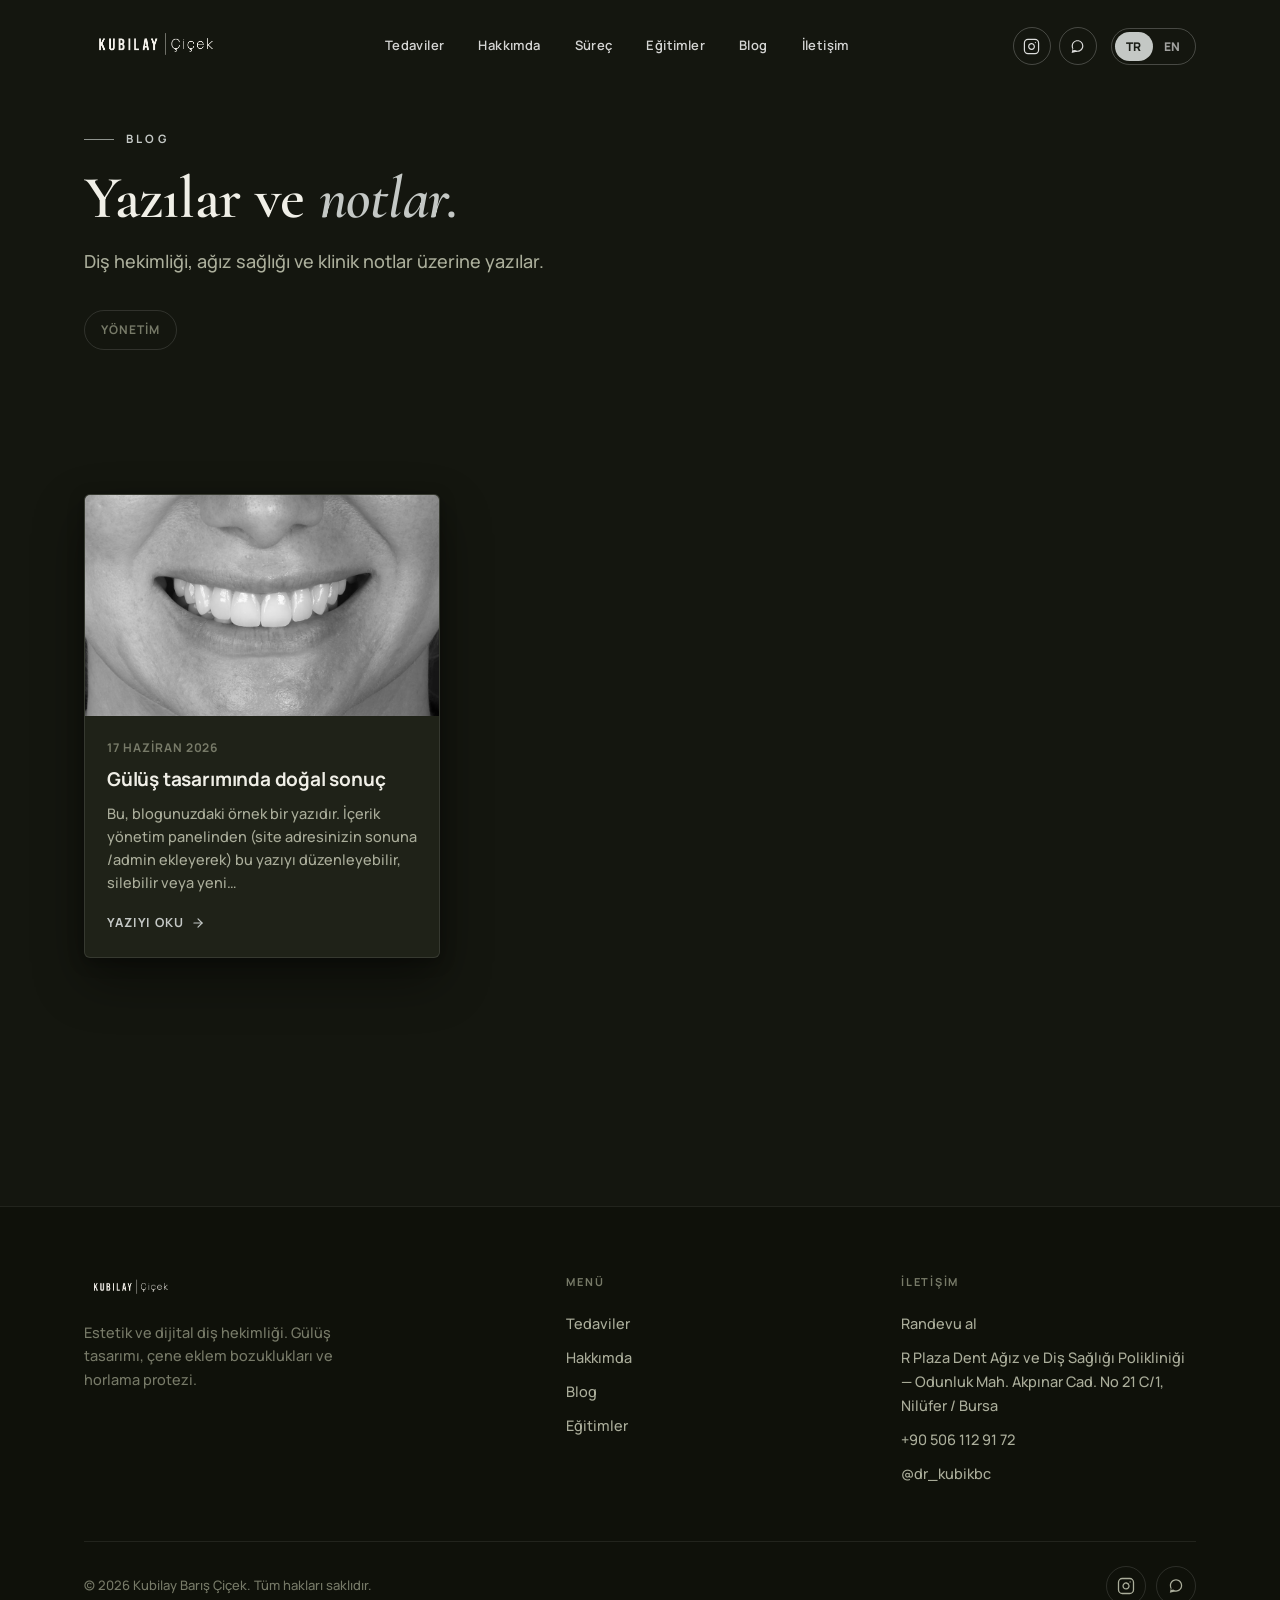
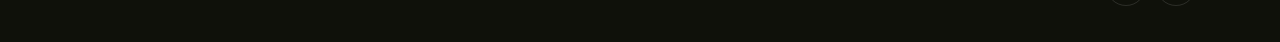
==== blog.html @ 061126c7 "Add files via upload" ====
<!DOCTYPE html>
<html lang="tr">
<head>
<meta charset="UTF-8" />
<meta name="viewport" content="width=device-width, initial-scale=1.0" />
<title>Blog — Kubilay Barış Çiçek</title>
<meta name="description" content="Kubilay Barış Çiçek — diş hekimliği, ağız sağlığı ve klinik notlar üzerine yazılar." />
<link rel="stylesheet" href="styles.css" />
<style>
/* ---- blog-specific ---- */
.blog-head { padding-top: 120px; }
.blog-head .wrap { padding-bottom: 8px; }
.blog-head .kicker { margin-bottom: 18px; }
.blog-head h1 { font-size: clamp(34px, 5vw, 60px); }
.blog-head p { color: var(--fg-2); font-size: 18px; margin-top: 18px; max-width: 52ch; line-height: 1.6; }
.blog-toolbar { display: flex; align-items: center; justify-content: space-between; gap: 16px; margin-top: 34px; flex-wrap: wrap; }
.blog-toolbar .left { display: flex; align-items: center; gap: 14px; flex-wrap: wrap; }
.admin-toggle { background: none; border: 1px solid var(--line); color: var(--fg-3); font-size: 12px; font-weight: 700; letter-spacing: .08em; text-transform: uppercase; padding: 9px 16px; border-radius: var(--radius-pill); transition: all .2s var(--ease); }
.admin-toggle:hover { color: var(--fg-1); border-color: var(--accent); }
body.admin .admin-toggle { background: var(--accent); color: var(--on-accent); border-color: var(--accent); }
.btn-new { display: none; }
body.admin .btn-new { display: inline-flex; }

.blog-grid { display: grid; grid-template-columns: repeat(3, 1fr); gap: 22px; margin-top: 8px; padding-bottom: clamp(60px,10vw,120px); }
@media (max-width: 900px) { .blog-grid { grid-template-columns: repeat(2,1fr); } }
@media (max-width: 600px) { .blog-grid { grid-template-columns: 1fr; } }

.bpost { display: flex; flex-direction: column; background: var(--surface); border: 1px solid var(--border-soft); border-radius: var(--radius); overflow: hidden; box-shadow: var(--shadow); cursor: pointer; transition: transform .22s var(--ease), border-color .22s var(--ease); }
.bpost:hover { transform: translateY(-5px); border-color: var(--line); }
.bpost-media { aspect-ratio: 16/10; background: var(--surface-2); position: relative; overflow: hidden; }
.bpost-media img { width: 100%; height: 100%; object-fit: cover; filter: grayscale(1); transition: filter .5s var(--ease), transform 1.2s var(--ease); }
.bpost:hover .bpost-media img { filter: none; transform: scale(1.04); }
.bpost-media.noimg { display: grid; place-items: center; }
.bpost-media.noimg::after { content: ""; width: 40px; height: 40px; border-radius: 50%; border: 1px solid var(--line); background: radial-gradient(circle at 50% 40%, var(--accent-soft), transparent 70%); }
.bpost-body { padding: 22px 22px 24px; display: flex; flex-direction: column; flex: 1; }
.bpost-date { font-size: 12px; letter-spacing: .08em; text-transform: uppercase; color: var(--fg-3); font-weight: 700; }
.bpost h3 { font-family: var(--body-font); font-weight: 700; font-size: 19px; letter-spacing: -.01em; line-height: 1.25; margin: 10px 0 0; color: var(--fg-1); }
.bpost p { color: var(--fg-2); font-size: 14.5px; line-height: 1.6; margin-top: 10px; flex: 1; }
.bpost-foot { display: flex; align-items: center; justify-content: space-between; margin-top: 18px; }
.bpost .read { display: inline-flex; align-items: center; gap: 7px; color: var(--accent); font-size: 12.5px; font-weight: 700; letter-spacing: .08em; text-transform: uppercase; }
.bpost .read svg { width: 14px; height: 14px; transition: transform .2s var(--ease); }
.bpost:hover .read svg { transform: translateX(4px); }
.bpost-actions { display: none; gap: 8px; }
body.admin .bpost-actions { display: flex; }
.bpost-actions button { background: var(--bg-2); border: 1px solid var(--line); color: var(--fg-2); font-size: 12px; font-weight: 700; padding: 7px 12px; border-radius: 8px; transition: all .2s var(--ease); }
.bpost-actions .edit:hover { color: var(--accent); border-color: var(--accent); }
.bpost-actions .del:hover { color: #e57373; border-color: #e57373; }

.empty { text-align: center; padding: 70px 20px; border: 1px dashed var(--line); border-radius: var(--radius); margin-bottom: 60px; }
.empty h3 { font-family: var(--head-font); font-weight: 600; font-size: 26px; color: var(--fg-1); }
.empty p { color: var(--fg-3); margin-top: 10px; }

/* overlays */
.overlay { position: fixed; inset: 0; z-index: 80; background: rgba(8,10,6,.72); backdrop-filter: blur(6px); display: none; align-items: flex-start; justify-content: center; padding: clamp(16px,4vw,56px); overflow-y: auto; }
.overlay.open { display: flex; }
.sheet { width: 100%; max-width: 720px; background: var(--surface); border: 1px solid var(--line); border-radius: var(--radius); box-shadow: var(--shadow); padding: clamp(24px,4vw,44px); margin: auto; }
.sheet-head { display: flex; align-items: center; justify-content: space-between; gap: 16px; margin-bottom: 22px; }
.sheet-head h2 { font-family: var(--head-font); font-weight: 600; font-size: 28px; }
.sheet-close { background: none; border: 1px solid var(--line); color: var(--fg-2); width: 40px; height: 40px; border-radius: 50%; display: grid; place-items: center; flex: none; transition: all .2s var(--ease); }
.sheet-close:hover { color: var(--fg-1); border-color: var(--accent); }
.sheet-close svg { width: 18px; height: 18px; }
.imgpick { display: flex; align-items: center; gap: 14px; }
.imgpick .preview { width: 84px; height: 64px; border-radius: 8px; background: var(--bg-2); border: 1px solid var(--line); object-fit: cover; display: none; }
.imgpick .preview.show { display: block; }
.imgpick label.filebtn { display: inline-flex; align-items: center; gap: 8px; background: var(--bg-2); border: 1px solid var(--line); color: var(--fg-1); font-size: 13px; font-weight: 700; padding: 11px 16px; border-radius: var(--radius-pill); cursor: pointer; transition: all .2s var(--ease); }
.imgpick label.filebtn:hover { border-color: var(--accent); color: var(--accent); }
.imgpick input[type=file] { display: none; }
.imgpick .clearimg { background: none; border: none; color: var(--fg-3); font-size: 13px; text-decoration: underline; cursor: pointer; display: none; }
.imgpick .clearimg.show { display: inline; }
.sheet-actions { display: flex; gap: 12px; margin-top: 8px; }
.sheet-actions .btn { flex: none; }

/* reader */
.reader-sheet { max-width: 760px; }
.reader-cover { border-radius: var(--radius); overflow: hidden; aspect-ratio: 16/9; margin-bottom: 28px; border: 1px solid var(--line); }
.reader-cover img { width: 100%; height: 100%; object-fit: cover; }
.reader-date { font-size: 12.5px; letter-spacing: .1em; text-transform: uppercase; color: var(--accent); font-weight: 700; }
.reader-sheet h1 { font-family: var(--head-font); font-weight: 600; font-size: clamp(28px,4vw,44px); line-height: 1.1; margin: 14px 0 26px; }
.reader-body p { color: var(--fg-1); font-size: 17px; line-height: 1.75; margin-bottom: 18px; }
.reader-back { margin-top: 30px; }
/* reader photo gallery */
.reader-gallery { margin-top: 30px; display: grid; grid-template-columns: repeat(2, 1fr); gap: 12px; }
.reader-gallery .rg-item { border-radius: var(--radius); overflow: hidden; aspect-ratio: 4/3; background: var(--surface-2); border: 1px solid var(--line); }
.reader-gallery .rg-item img { width: 100%; height: 100%; object-fit: cover; transition: transform 1s var(--ease); }
.reader-gallery .rg-item:hover img { transform: scale(1.04); }
@media (max-width: 540px) { .reader-gallery { grid-template-columns: 1fr; } }
</style>
</head>
<body id="top">

<!-- ============ NAV ============ -->
<header class="nav">
  <div class="wrap nav-inner">
    <a class="nav-logo" href="index.html#top" aria-label="Kubilay Çiçek"><img src="assets/logo-white.png" alt="Kubilay Çiçek" /></a>
    <nav class="nav-links">
      <a href="index.html#tedaviler" data-i18n="nav.treatments">Tedaviler</a>
      <a href="index.html#hakkimda" data-i18n="nav.about">Hakkımda</a>
      <a href="index.html#surec" data-i18n="nav.journey">Süreç</a>
      <a href="index.html#egitimler" data-i18n="nav.courses">Eğitimler</a>
      <a href="blog.html" class="active" data-i18n="nav.blog">Blog</a>
      <a href="index.html#iletisim" data-i18n="nav.contact">İletişim</a>
    </nav>
    <div class="nav-right">
      <div class="nav-social">
        <a data-ig href="#" target="_blank" rel="noopener" aria-label="Instagram"><svg viewBox="0 0 24 24" fill="none" stroke="currentColor" stroke-width="1.7" stroke-linecap="round" stroke-linejoin="round"><rect width="20" height="20" x="2" y="2" rx="5" ry="5"/><path d="M16 11.37A4 4 0 1 1 12.63 8 4 4 0 0 1 16 11.37z"/><line x1="17.5" x2="17.51" y1="6.5" y2="6.5"/></svg></a>
        <a data-wa="appointment" target="_blank" rel="noopener" aria-label="WhatsApp"><svg class="wa-ic" viewBox="0 0 32 32" fill="currentColor"><path d="M16.04 4C9.96 4 5 8.93 5 15c0 2.13.62 4.11 1.69 5.79L5 28l7.4-1.65A11.1 11.1 0 0 0 16.04 26C22.12 26 27 21.07 27 15S22.12 4 16.04 4zm0 19.8c-1.6 0-3.16-.43-4.52-1.25l-.32-.19-3.9.87.83-3.8-.21-.33A8.74 8.74 0 0 1 7.3 15c0-4.83 3.92-8.76 8.74-8.76 4.82 0 8.74 3.93 8.74 8.76 0 4.83-3.92 8.8-8.74 8.8z"/></svg></a>
      </div>
      <div class="lang" role="group" aria-label="Language">
        <button data-lang="tr" class="active">TR</button>
        <button data-lang="en">EN</button>
      </div>
      <button id="menu-toggle" class="nav-toggle" aria-label="Menu"><svg viewBox="0 0 24 24" width="26" height="26" fill="none" stroke="currentColor" stroke-width="1.8" stroke-linecap="round"><path d="M3 6h18M3 12h18M3 18h18"/></svg></button>
    </div>
  </div>
  <div id="mobile-menu" class="mobile-menu" hidden>
    <a href="index.html#tedaviler" data-i18n="nav.treatments">Tedaviler</a>
    <a href="index.html#hakkimda" data-i18n="nav.about">Hakkımda</a>
    <a href="index.html#surec" data-i18n="nav.journey">Süreç</a>
    <a href="index.html#egitimler" data-i18n="nav.courses">Eğitimler</a>
    <a href="blog.html" data-i18n="nav.blog">Blog</a>
    <a href="index.html#iletisim" data-i18n="nav.contact">İletişim</a>
  </div>
</header>

<!-- ============ BLOG HEAD ============ -->
<section class="section blog-head">
  <div class="wrap">
    <div class="kicker line" data-i18n="blog.eyebrow">Blog</div>
    <h1 class="serif" data-i18n-html="blog.title">Yazılar ve <em>notlar.</em></h1>
    <p data-i18n="blog.sub">Diş hekimliği, ağız sağlığı ve klinik notlar üzerine yazılar.</p>
    <div class="blog-toolbar">
      <div class="left">
        <a class="admin-toggle" href="admin/" data-i18n="blog.manage">Yönetim</a>
      </div>
    </div>
  </div>
</section>

<!-- ============ POSTS ============ -->
<section class="section" style="padding-top:0;">
  <div class="wrap">
    <div class="blog-grid" id="posts"></div>
    <div class="empty" id="empty" hidden>
      <h3 data-i18n="blog.empty">Henüz yazı eklenmedi.</h3>
      <p data-i18n="blog.empty.sub">İlk yazınızı eklemek için "Yeni Yazı" düğmesini kullanın.</p>
    </div>
  </div>
</section>

<!-- ============ FOOTER ============ -->
<footer class="footer">
  <div class="wrap">
    <div class="footer-top">
      <div class="footer-brand">
        <img src="assets/logo-white.png" alt="Kubilay Çiçek" />
        <p data-i18n="footer.tagline">Estetik ve dijital diş hekimliği. Gülüş tasarımı, çene eklem bozuklukları ve horlama protezi.</p>
      </div>
      <div class="footer-col">
        <h5 data-i18n="footer.menu">Menü</h5>
        <a href="index.html#tedaviler" data-i18n="nav.treatments">Tedaviler</a>
        <a href="index.html#hakkimda" data-i18n="nav.about">Hakkımda</a>
        <a href="blog.html" data-i18n="nav.blog">Blog</a>
        <a href="index.html#egitimler" data-i18n="nav.courses">Eğitimler</a>
      </div>
      <div class="footer-col">
        <h5 data-i18n="footer.contact">İletişim</h5>
        <a data-wa="appointment" target="_blank" rel="noopener" data-i18n="footer.book">Randevu al</a>
        <a href="index.html#iletisim" data-bind="address">Bursa</a>
        <a data-tel href="tel:" data-bind="phone">+90 506 112 91 72</a>
        <a data-ig href="#" target="_blank" rel="noopener">@dr_kubikbc</a>
      </div>
    </div>
    <div class="footer-bottom">
      <p>© 2026 Kubilay Barış Çiçek. <span data-i18n="footer.rights">Tüm hakları saklıdır.</span></p>
      <div class="footer-social">
        <a data-ig href="#" target="_blank" rel="noopener" aria-label="Instagram"><svg viewBox="0 0 24 24" fill="none" stroke="currentColor" stroke-width="1.7" stroke-linecap="round" stroke-linejoin="round"><rect width="20" height="20" x="2" y="2" rx="5" ry="5"/><path d="M16 11.37A4 4 0 1 1 12.63 8 4 4 0 0 1 16 11.37z"/><line x1="17.5" x2="17.51" y1="6.5" y2="6.5"/></svg></a>
        <a data-wa="appointment" target="_blank" rel="noopener" aria-label="WhatsApp"><svg class="wa-ic" viewBox="0 0 32 32" fill="currentColor"><path d="M16.04 4C9.96 4 5 8.93 5 15c0 2.13.62 4.11 1.69 5.79L5 28l7.4-1.65A11.1 11.1 0 0 0 16.04 26C22.12 26 27 21.07 27 15S22.12 4 16.04 4zm0 19.8c-1.6 0-3.16-.43-4.52-1.25l-.32-.19-3.9.87.83-3.8-.21-.33A8.74 8.74 0 0 1 7.3 15c0-4.83 3.92-8.76 8.74-8.76 4.82 0 8.74 3.93 8.74 8.76 0 4.83-3.92 8.8-8.74 8.8z"/></svg></a>
      </div>
    </div>
  </div>
</footer>

<!-- ============ READER OVERLAY ============ -->
<div class="overlay" id="reader">
  <div class="sheet reader-sheet">
    <div class="sheet-head" style="margin-bottom:18px;">
      <span></span>
      <button class="sheet-close" data-close="reader" aria-label="Kapat"><svg viewBox="0 0 24 24" fill="none" stroke="currentColor" stroke-width="1.8" stroke-linecap="round"><path d="M18 6 6 18M6 6l12 12"/></svg></button>
    </div>
    <div id="reader-body"></div>
    <button class="btn btn-outline reader-back" data-close="reader"><span data-i18n="blog.back">Yazılara dön</span></button>
  </div>
</div>

<script src="i18n.js"></script>
<script src="blog.js"></script>
</body>
</html>
---- styles.css ----
/* ============================================================
   Dt. Kubilay Çiçek — Estetik Diş Hekimliği
   Editorial / clinical. Inspired by the Carrazone layout:
   full-bleed grayscale photography, serif headlines with
   italic green accents, cream + warm-black alternating bands,
   numbered patient journey, green pill buttons. Bilingual.
   ============================================================ */

@import url('https://fonts.googleapis.com/css2?family=Cormorant+Garamond:ital,wght@0,400;0,500;0,600;0,700;1,400;1,500;1,600&family=Manrope:wght@400;500;600;700;800&display=swap');

:root {
  --maxw: 1240px;
  --pad-x: clamp(20px, 5vw, 72px);
  --radius: 6px;
  --radius-pill: 999px;
  --ease: cubic-bezier(0.22, 0.72, 0.2, 1);
  --body-font: 'Manrope', system-ui, sans-serif;
  --head-font: 'Cormorant Garamond', Georgia, serif;

  /* warm-black (default / dark bands) */
  --bg: #14160F;
  --bg-2: #191C13;
  --surface: #1F2218;
  --surface-2: #262A1D;
  --border-soft: rgba(255,255,255,.10);
  --line: rgba(255,255,255,.12);
  --fg-1: #F0EFE7;
  --fg-2: #ABAE9B;
  --fg-3: #777A68;
  --accent: #C4C8C5;      /* light grey */
  --accent-2: #DCDFDC;    /* lighter hover */
  --accent-deep: #6E726F;
  --accent-soft: rgba(196,200,197,.15);
  --on-accent: #1A1D17;
  --shadow: 0 4px 16px rgba(0,0,0,.3), 0 22px 50px rgba(0,0,0,.4);
}

/* cream band */
.band--cream {
  --bg: #F4F1E8;
  --bg-2: #ECE7DA;
  --surface: #FFFFFF;
  --surface-2: #FBF9F2;
  --border-soft: rgba(20,22,15,.10);
  --line: rgba(20,22,15,.14);
  --fg-1: #1B1E14;
  --fg-2: #55584A;
  --fg-3: #868978;
  --accent: #7C817E;      /* mid grey reads on cream */
  --accent-2: #9AA09C;
  --accent-soft: rgba(124,129,126,.12);
  --on-accent: #FFFFFF;
  --shadow: 0 4px 16px rgba(20,22,15,.05), 0 16px 40px rgba(20,22,15,.07);
  background: var(--bg);
  color: var(--fg-1);
}

* { box-sizing: border-box; margin: 0; padding: 0; }
html { scroll-behavior: smooth; -webkit-text-size-adjust: 100%; }
@media (prefers-reduced-motion: reduce) { html { scroll-behavior: auto; } }

body {
  background: var(--bg);
  color: var(--fg-1);
  font-family: var(--body-font);
  font-size: 17px;
  line-height: 1.65;
  font-weight: 500;
  -webkit-font-smoothing: antialiased;
  text-rendering: optimizeLegibility;
  overflow-x: hidden;
}
img { display: block; max-width: 100%; }
a { color: inherit; text-decoration: none; }
button { font-family: inherit; cursor: pointer; }
::selection { background: var(--accent); color: var(--on-accent); }

/* serif display */
.serif { font-family: var(--head-font); font-weight: 600; line-height: 1.04; letter-spacing: -0.005em; }
.serif em { font-style: italic; color: var(--accent); font-weight: 600; }

.wrap { max-width: var(--maxw); margin: 0 auto; padding-inline: var(--pad-x); }
.section { padding-block: clamp(72px, 10vw, 130px); position: relative; }

/* kicker */
.kicker {
  display: inline-flex; align-items: center; gap: 12px;
  font-family: var(--body-font); font-size: 11.5px; font-weight: 700;
  letter-spacing: .28em; text-transform: uppercase; color: var(--accent);
}
.kicker.line::before { content: ""; width: 30px; height: 1px; background: currentColor; opacity: .7; }

/* buttons — green pill */
.btn {
  display: inline-flex; align-items: center; gap: 11px;
  font-weight: 700; font-size: 13px; letter-spacing: .12em; text-transform: uppercase;
  padding: 15px 28px; border-radius: var(--radius-pill);
  border: 1px solid transparent;
  transition: transform .14s var(--ease), background .22s var(--ease), border-color .22s var(--ease), color .22s var(--ease);
  white-space: nowrap;
}
.btn .dot { width: 18px; height: 18px; border-radius: 50%; border: 1.5px solid currentColor; display: grid; place-items: center; flex: none; }
.btn .dot::after { content: ""; width: 5px; height: 5px; border-radius: 50%; background: currentColor; }
.btn svg { width: 17px; height: 17px; }
.btn-primary { background: var(--accent); color: var(--on-accent); }
.btn-primary:hover { background: var(--accent-2); transform: translateY(-2px); }
.btn-primary:active { transform: translateY(0); }
.btn-outline { background: transparent; color: var(--fg-1); border-color: var(--line); }
.btn-outline:hover { border-color: var(--accent); color: var(--accent); }
.btn:focus-visible { outline: 2px solid var(--accent-2); outline-offset: 3px; }
.wa-ic { width: 17px; height: 17px; }

/* photo treatment — the core signature */
.ph { position: relative; overflow: hidden; background: var(--surface); }
.ph img { width: 100%; height: 100%; object-fit: cover; filter: grayscale(1) contrast(1.04) brightness(1.02); transition: filter .6s var(--ease), transform 1.2s var(--ease); }
.ph.tint::after {
  content: ""; position: absolute; inset: 0; pointer-events: none;
  background: linear-gradient(150deg, rgba(40,44,36,.46), rgba(20,22,15,.18) 60%, transparent);
  mix-blend-mode: multiply; opacity: .9; transition: opacity .5s var(--ease);
}
.ph.hoverable:hover img { filter: grayscale(0) contrast(1.02); transform: scale(1.03); }
.ph.hoverable:hover::after { opacity: 0; }

/* ============================================================ NAV */
.nav { position: absolute; top: 0; left: 0; right: 0; z-index: 50; }
.nav-inner { display: flex; align-items: center; justify-content: space-between; height: 92px; gap: 22px; }
.nav-logo img { height: 46px; width: auto; }
.nav-links { display: flex; align-items: center; gap: 34px; }
.nav-links a { font-size: 13px; font-weight: 600; letter-spacing: .03em; color: rgba(255,255,255,.82); position: relative; padding-block: 6px; transition: color .2s var(--ease); }
.nav-links a::after { content: ""; position: absolute; left: 0; bottom: 0; height: 1.5px; width: 0; background: var(--accent); transition: width .22s var(--ease); }
.nav-links a:hover { color: #fff; }
.nav-links a:hover::after { width: 100%; }
.nav-right { display: flex; align-items: center; gap: 14px; }
.nav-social { display: flex; gap: 8px; }
.nav-social a { width: 38px; height: 38px; border-radius: 50%; border: 1px solid rgba(255,255,255,.22); display: grid; place-items: center; color: rgba(255,255,255,.85); transition: all .2s var(--ease); }
.nav-social a:hover { border-color: var(--accent); color: var(--accent); background: rgba(255,255,255,.04); }
.nav-social svg { width: 17px; height: 17px; }

/* language toggle */
.lang { display: inline-flex; align-items: center; border: 1px solid rgba(255,255,255,.22); border-radius: var(--radius-pill); padding: 3px; }
.lang button { border: none; background: transparent; color: rgba(255,255,255,.6); font-size: 12px; font-weight: 800; letter-spacing: .05em; padding: 6px 11px; border-radius: var(--radius-pill); transition: all .2s var(--ease); }
.lang button.active { background: var(--accent); color: var(--on-accent); }
.lang button:not(.active):hover { color: #fff; }

.nav-toggle { display: none; background: none; border: none; color: #fff; padding: 4px; }
.mobile-menu { position: absolute; top: 92px; left: var(--pad-x); right: var(--pad-x); z-index: 49; background: var(--surface-2); border: 1px solid var(--line); border-radius: var(--radius); padding: 10px; box-shadow: var(--shadow); display: grid; gap: 2px; }
.mobile-menu a { padding: 13px 16px; border-radius: var(--radius); color: var(--fg-1); font-weight: 600; font-size: 16px; }
.mobile-menu a:hover { background: var(--accent-soft); color: var(--accent); }
@media (min-width: 1001px) { .mobile-menu { display: none !important; } }
@media (max-width: 1000px) {
  .nav-links { display: none; }
  .nav-social { display: none; }
  .nav-toggle { display: inline-flex; }
}

/* ============================================================ HERO (photo → black fade) */
.hero {
  position: relative; min-height: 100svh; overflow: hidden;
  background: var(--bg);
}
.hero-media { position: absolute; left: 0; top: 0; bottom: 0; width: 68%; z-index: 0; overflow: hidden; }
.hero-media img {
  width: 100%; height: 100%; object-fit: cover; object-position: 42% 32%;
  filter: grayscale(1) contrast(1.05) brightness(.95);
}
/* professional dissolve: photo melts into the solid black field on the right */
.hero-media::after {
  content: ""; position: absolute; inset: 0; pointer-events: none;
  background:
    linear-gradient(90deg,
      rgba(20,22,15,0) 0%,
      rgba(20,22,15,0) 48%,
      rgba(20,22,15,.42) 68%,
      rgba(20,22,15,.90) 84%,
      var(--bg) 97%),
    linear-gradient(180deg, rgba(8,10,6,.30) 0%, transparent 24%, transparent 72%, rgba(8,10,6,.40) 100%);
}
/* subtle green ambience over the black field */
.hero::before {
  content: ""; position: absolute; inset: 0; z-index: 1; pointer-events: none;
  background: radial-gradient(46% 56% at 84% 32%, rgba(220,223,220,.10), transparent 62%);
}
.hero-content {
  position: relative; z-index: 3; min-height: 100svh;
  display: flex; align-items: center; justify-content: flex-end;
  padding-top: 120px; padding-bottom: clamp(56px, 8vh, 96px);
}
.hero-copy { width: min(40%, 520px); text-align: right; margin-right: clamp(4px, 1.4vw, 26px); }
.hero-eyebrow { color: var(--accent-2); margin-bottom: 22px; }
.hero-eyebrow.kicker.line { flex-direction: row-reverse; justify-content: flex-end; }
.hero h1 { color: #fff; font-size: clamp(34px, 3.4vw, 56px); line-height: 1.07; margin-left: auto; }
.hero h1 em { font-style: italic; color: var(--accent-2); }
.hero-sub { margin-top: 22px; margin-left: auto; color: rgba(255,255,255,.78); font-size: clamp(15px, 1.4vw, 18px); max-width: 38ch; line-height: 1.62; }
.hero-cta { margin-top: 38px; display: flex; gap: 14px; flex-wrap: wrap; justify-content: flex-end; }
.hero-cta .btn-outline { color: #fff; border-color: rgba(255,255,255,.32); }
.hero-cta .btn-outline:hover { border-color: var(--accent-2); color: var(--accent-2); }
@media (max-width: 1000px) {
  .hero-media { width: 60%; }
  .hero-copy { width: min(48%, 440px); }
}
@media (max-width: 820px) {
  .hero { min-height: 0; }
  .hero-media { position: relative; width: 100%; height: 44svh; min-height: 300px; }
  .hero::before { display: none; }
  .hero-media::after {
    background: linear-gradient(180deg, rgba(8,10,6,.32) 0%, transparent 30%, transparent 58%, rgba(20,22,15,.85) 90%, var(--bg) 100%);
  }
  .hero-content { min-height: 0; display: block; padding: 36px var(--pad-x) 56px; background: var(--bg); }
  .hero-copy { width: 100%; text-align: left; }
  .hero-eyebrow.kicker.line { flex-direction: row; justify-content: flex-start; }
  .hero h1, .hero-sub { margin-left: 0; }
  .hero-cta { justify-content: flex-start; }
}

/* green tagline strip */
.tagline-strip { background: var(--accent-deep); color: #EAF1E4; }
.tagline-strip .wrap { padding-block: 17px; text-align: center; }
.tagline-strip p { font-size: clamp(13px, 1.5vw, 15.5px); font-weight: 500; letter-spacing: .01em; }
.tagline-strip em { font-family: var(--head-font); font-style: italic; font-size: 1.18em; font-weight: 600; color: #fff; }

/* ============================================================ INTRO / COLLAGE */
.intro-inner { display: grid; grid-template-columns: 1fr 1.05fr; gap: clamp(36px, 6vw, 88px); align-items: center; }
.collage { display: grid; grid-template-columns: 1fr 1.15fr; grid-template-rows: repeat(2, auto); gap: 14px; }
.intro-photo { border-radius: var(--radius); overflow: hidden; aspect-ratio: 4/5; box-shadow: var(--shadow); }
.intro-photo img { transition: filter .5s var(--ease), transform 1.2s var(--ease); }
.intro-photo:hover img { filter: grayscale(0) saturate(1.3) contrast(1.03) brightness(1.04); transform: scale(1.03); }
.collage .ph { border-radius: var(--radius); }
.collage .c1 { aspect-ratio: 4/5; }
.collage .c2 { grid-row: 1 / 3; aspect-ratio: 3/5; }
.collage .c3 { aspect-ratio: 4/3; }
.intro-text .kicker { margin-bottom: 20px; }
.intro-text h2 { font-size: clamp(32px, 4.6vw, 52px); }
.intro-text p { color: var(--fg-2); font-size: 16.5px; margin-top: 20px; max-width: 50ch; line-height: 1.7; }
.intro-text .btn { margin-top: 34px; }
@media (max-width: 880px) {
  .intro-inner { grid-template-columns: 1fr; gap: 36px; }
  .collage { max-width: 460px; }
  .intro-photo { max-width: 460px; aspect-ratio: 4/3; }
}

/* ============================================================ TREATMENTS (tall cards) */
.treat-head { display: grid; grid-template-columns: 1.4fr 1fr; gap: 30px; align-items: end; margin-bottom: 48px; }
.treat-head h2 { font-size: clamp(30px, 4.4vw, 50px); margin-top: 18px; }
.treat-head .aside { color: var(--fg-2); font-size: 15.5px; line-height: 1.6; padding-bottom: 6px; }
.treat-row { display: grid; grid-template-columns: repeat(3, 1fr); gap: 16px; }
.tcard { position: relative; display: block; border-radius: var(--radius); overflow: hidden; }
.tcard .ph { aspect-ratio: 3/4.4; }
.tcard .ph::before {
  content: ""; position: absolute; inset: 0; z-index: 2; pointer-events: none;
  background: linear-gradient(180deg, transparent 38%, rgba(12,14,8,.5) 70%, rgba(12,14,8,.92) 100%);
}
.tcard-body { position: absolute; z-index: 3; left: 0; right: 0; bottom: 0; padding: 26px 24px; }
.tcard-num { font-family: var(--head-font); font-size: 16px; color: var(--accent-2); font-weight: 600; opacity: .9; }
.tcard h3 { color: #fff; font-family: var(--body-font); font-size: 18px; font-weight: 700; letter-spacing: -.01em; line-height: 1.2; margin: 8px 0 0; }
.tcard p { color: rgba(255,255,255,.72); font-size: 13.5px; line-height: 1.5; margin-top: 10px; max-height: 0; opacity: 0; overflow: hidden; transition: max-height .4s var(--ease), opacity .4s var(--ease), margin .4s var(--ease); }
.tcard .more { display: inline-flex; align-items: center; gap: 7px; color: var(--accent-2); font-size: 12px; font-weight: 700; letter-spacing: .1em; text-transform: uppercase; margin-top: 14px; padding: 7px 0; border-radius: var(--radius-pill); transition: background .25s var(--ease), color .25s var(--ease), padding .25s var(--ease); }
.tcard .more svg { width: 14px; height: 14px; transition: transform .2s var(--ease); }
.tcard:hover p { max-height: 120px; opacity: 1; margin-top: 12px; }
.tcard:hover .more { background: var(--accent); color: var(--on-accent); padding: 9px 16px; }
.tcard:hover .more svg { transform: translateX(4px); }
/* treatment photos: natural grayscale by default, original colours on hover */
.tcard .ph img { filter: grayscale(1); transition: filter .5s var(--ease), transform 1.2s var(--ease); }
.tcard:hover .ph img { filter: none; transform: scale(1.03); }
@media (max-width: 820px) {
  .treat-head { grid-template-columns: 1fr; gap: 14px; }
  .treat-row { grid-template-columns: 1fr; max-width: 420px; margin-inline: auto; }
  .tcard p { max-height: 120px; opacity: 1; margin-top: 12px; }
}

/* ============================================================ ABOUT (dark, portrait stack) */
.about-inner { display: grid; grid-template-columns: 1fr .92fr; gap: clamp(36px, 6vw, 80px); align-items: center; }
.about-text .kicker { margin-bottom: 20px; }
.about-text h2 { font-size: clamp(32px, 4.6vw, 54px); }
.about-text p { color: var(--fg-2); font-size: 16.5px; margin-top: 20px; max-width: 52ch; line-height: 1.7; }
.about-cta { margin-top: 32px; display: flex; gap: 14px; align-items: center; flex-wrap: wrap; }
.about-stack { display: grid; grid-template-columns: 1fr 1fr; gap: 14px; }
.about-stack .ph { border-radius: var(--radius); }
.about-stack .a1 { aspect-ratio: 3/4.6; margin-top: 30px; }
.about-stack .a2 { aspect-ratio: 3/4.6; }
@media (max-width: 820px) { .about-inner { grid-template-columns: 1fr; } .about-stack { max-width: 440px; } }

/* ============================================================ JOURNEY (numbered) */
.journey-head { text-align: center; max-width: 760px; margin: 0 auto 56px; }
.journey-head h2 { font-size: clamp(28px, 4.2vw, 50px); margin-top: 18px; }
.journey-list { max-width: 940px; margin: 0 auto; }
.jrow { display: grid; grid-template-columns: 64px 1fr 1.3fr; gap: 24px; align-items: baseline; padding: 26px 0; border-top: 1px solid var(--line); transition: background .3s var(--ease); }
.jrow:last-child { border-bottom: 1px solid var(--line); }
.jrow:hover { background: rgba(255,255,255,.02); }
.jrow .jn { font-family: var(--head-font); font-size: 26px; font-weight: 500; color: var(--accent); font-style: italic; }
.jrow h4 { font-family: var(--body-font); font-size: 17px; font-weight: 700; color: var(--fg-1); letter-spacing: -.01em; }
.jrow p { color: var(--fg-2); font-size: 15px; line-height: 1.55; }
.journey-foot { text-align: center; margin-top: 46px; font-family: var(--head-font); font-style: italic; font-size: clamp(18px, 2.4vw, 24px); color: var(--accent); max-width: 30ch; margin-inline: auto; line-height: 1.3; }
@media (max-width: 720px) {
  .jrow { grid-template-columns: 44px 1fr; gap: 8px 16px; }
  .jrow p { grid-column: 2 / 3; }
}

/* ============================================================ EDUCATOR / COURSES */
.edu-inner { display: grid; grid-template-columns: 1.1fr .9fr; gap: clamp(32px, 5vw, 72px); align-items: center; }
.edu-media { border-radius: var(--radius); overflow: hidden; box-shadow: var(--shadow); aspect-ratio: 3/2; }
.edu-text .kicker { margin-bottom: 20px; }
.edu-text h2 { font-size: clamp(30px, 4.2vw, 48px); }
.edu-text p { color: var(--fg-2); font-size: 16.5px; margin-top: 20px; max-width: 48ch; line-height: 1.7; }
.edu-points { margin-top: 26px; display: grid; gap: 14px; }
.edu-point { display: flex; gap: 13px; align-items: flex-start; color: var(--fg-1); font-size: 15.5px; }
.edu-point svg { width: 19px; height: 19px; color: var(--accent); flex: none; margin-top: 3px; }
.edu-text .btn { margin-top: 32px; }
@media (max-width: 860px) { .edu-inner { grid-template-columns: 1fr; gap: 30px; } .edu-media { order: -1; } }

/* ============================================================ RESULTS GALLERY */
.results-head { text-align: center; max-width: 640px; margin: 0 auto 50px; }
.results-head h2 { font-size: clamp(30px, 4.2vw, 50px); margin-top: 18px; }
.results-head p { color: var(--fg-2); font-size: 16.5px; margin-top: 18px; }
.results-grid { display: grid; grid-template-columns: repeat(4, 1fr); grid-auto-rows: 1fr; gap: 14px; }
.results-grid .ph { border-radius: var(--radius); aspect-ratio: 1; }
.results-grid .feat { grid-column: span 2; grid-row: span 2; aspect-ratio: 1; }
.results-cap { text-align: center; margin-top: 36px; color: var(--fg-3); font-size: 14px; }
.results-cap a { color: var(--accent); font-weight: 700; }
@media (max-width: 760px) {
  .results-grid { grid-template-columns: repeat(2, 1fr); }
  .results-grid .feat { grid-column: span 2; grid-row: span 1; aspect-ratio: 16/10; }
}

/* ============================================================ CONTACT */
.contact-inner { display: grid; grid-template-columns: 1.05fr .95fr; gap: clamp(36px, 6vw, 72px); align-items: start; }
.contact-info .kicker { margin-bottom: 20px; }
.contact-info h2 { font-size: clamp(32px, 4.4vw, 52px); }
.contact-info > p { color: var(--fg-2); font-size: 17px; margin-top: 20px; max-width: 42ch; line-height: 1.7; }
.contact-actions { margin-top: 30px; display: flex; gap: 14px; flex-wrap: wrap; }
.contact-list { margin-top: 38px; display: grid; gap: 2px; }
.ci-row { display: flex; gap: 16px; align-items: center; padding: 17px 0; border-top: 1px solid var(--line); }
.ci-row:last-child { border-bottom: 1px solid var(--line); }
.ci-row .ic { width: 42px; height: 42px; flex: none; border-radius: 50%; border: 1px solid var(--line); display: grid; place-items: center; color: var(--accent); }
.ci-row .ic svg { width: 19px; height: 19px; }
.ci-row b { display: block; font-size: 11px; letter-spacing: .14em; text-transform: uppercase; color: var(--fg-3); font-weight: 700; }
.ci-row span { font-size: 16px; color: var(--fg-1); font-weight: 600; }
.form-card { background: var(--surface); border: 1px solid var(--border-soft); border-radius: var(--radius); padding: clamp(26px, 4vw, 40px); box-shadow: var(--shadow); }
.form-card h3 { font-family: var(--head-font); font-weight: 600; font-size: 27px; }
.form-card .sub { color: var(--fg-3); font-size: 14.5px; margin: 6px 0 24px; }
.field { margin-bottom: 17px; }
.field label { display: block; font-size: 13px; font-weight: 700; color: var(--fg-2); margin-bottom: 8px; }
.field input, .field textarea, .field select { width: 100%; background: var(--bg-2); color: var(--fg-1); border: 1px solid var(--line); border-radius: var(--radius); padding: 13px 15px; font-family: inherit; font-size: 15px; font-weight: 500; transition: border-color .2s var(--ease); }
.field textarea { resize: vertical; min-height: 92px; }
.field input::placeholder, .field textarea::placeholder { color: var(--fg-3); }
.field input:focus, .field textarea:focus, .field select:focus { outline: none; border-color: var(--accent); }
.form-card .btn { width: 100%; justify-content: center; margin-top: 6px; }
.form-note { margin-top: 15px; font-size: 12px; color: var(--fg-3); text-align: center; line-height: 1.5; }
@media (max-width: 820px) { .contact-inner { grid-template-columns: 1fr; } }

/* ============================================================ FOOTER */
.footer { background: #0F110A; border-top: 1px solid rgba(255,255,255,.08); padding-block: 66px 36px; color: var(--fg-2); }
.footer-top { display: grid; grid-template-columns: 1.5fr 1fr 1fr; gap: 40px; }
.footer-brand img { height: 30px; margin-bottom: 18px; }
.footer-brand p { color: var(--fg-3); font-size: 14.5px; max-width: 300px; line-height: 1.6; }
.footer-col h5 { font-size: 11px; letter-spacing: .16em; text-transform: uppercase; color: var(--fg-3); margin-bottom: 16px; font-weight: 700; }
.footer-col a { display: block; color: var(--fg-2); font-size: 14.5px; padding: 5px 0; transition: color .2s var(--ease); }
.footer-col a:hover { color: var(--accent); }
.footer-bottom { margin-top: 50px; padding-top: 24px; border-top: 1px solid rgba(255,255,255,.08); display: flex; justify-content: space-between; align-items: center; gap: 18px; flex-wrap: wrap; }
.footer-bottom p { font-size: 13px; color: var(--fg-3); }
.footer-social { display: flex; gap: 10px; }
.footer-social a { width: 40px; height: 40px; border-radius: 50%; border: 1px solid rgba(255,255,255,.12); display: grid; place-items: center; color: var(--fg-2); transition: all .2s var(--ease); }
.footer-social a:hover { color: var(--accent); border-color: var(--accent); }
.footer-social svg { width: 18px; height: 18px; }
@media (max-width: 720px) { .footer-top { grid-template-columns: 1fr 1fr; } .footer-brand { grid-column: 1 / -1; } }

/* (floating whatsapp removed — booking is via the "Randevu Al" WhatsApp CTAs) */

/* clickable address (Google Maps) */
.ci-link { color: inherit; text-decoration: underline; text-underline-offset: 3px; text-decoration-color: var(--line); transition: color .2s var(--ease), text-decoration-color .2s var(--ease); }
.ci-link:hover { color: var(--accent); text-decoration-color: var(--accent); }

/* contact-form status message */
.form-status { margin-top: 14px; font-size: 14px; font-weight: 600; text-align: center; border-radius: var(--radius); padding: 12px 14px; line-height: 1.5; }
.form-status.ok  { color: #86cfa1; background: rgba(86,180,120,.12); border: 1px solid rgba(86,180,120,.30); }
.form-status.err { color: #e8938c; background: rgba(220,110,100,.12); border: 1px solid rgba(220,110,100,.30); }

/* reveal — transform only, never hides content */
.reveal { animation: rise .8s var(--ease) both; }
@keyframes rise { from { transform: translateY(16px); opacity: .55; } to { transform: none; opacity: 1; } }
@media (prefers-reduced-motion: reduce) { .reveal { animation: none; } }

[hidden] { display: none !important; }
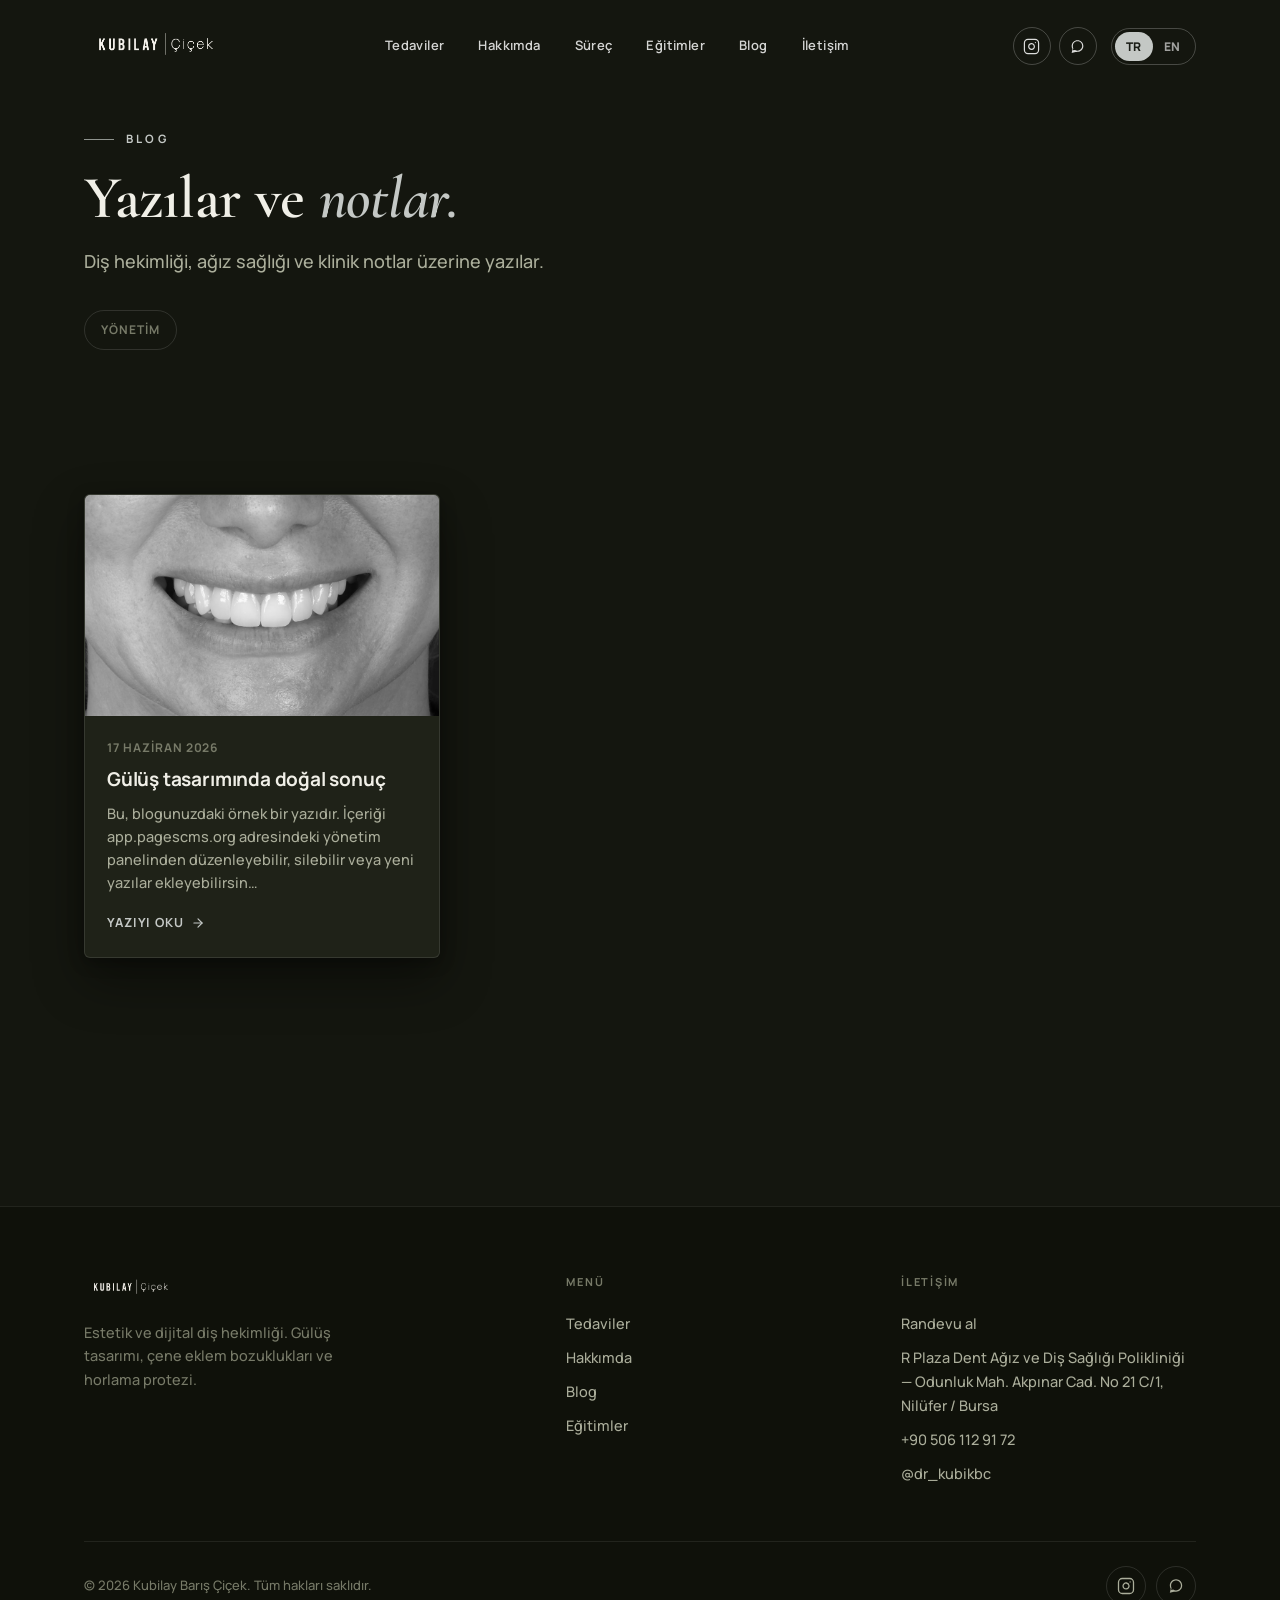
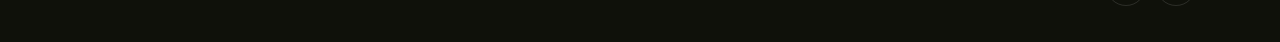
==== commit 8f2a5d18: "Add files via upload" ====
--- a/blog.html
+++ b/blog.html
@@ -130,7 +130,7 @@
     <p data-i18n="blog.sub">Diş hekimliği, ağız sağlığı ve klinik notlar üzerine yazılar.</p>
     <div class="blog-toolbar">
       <div class="left">
-        <a class="admin-toggle" href="admin/" data-i18n="blog.manage">Yönetim</a>
+        <a class="admin-toggle" href="https://app.pagescms.org" target="_blank" rel="noopener" data-i18n="blog.manage">Yönetim</a>
       </div>
     </div>
   </div>
--- a/styles.css
+++ b/styles.css
@@ -379,4 +379,19 @@
 @keyframes rise { from { transform: translateY(16px); opacity: .55; } to { transform: none; opacity: 1; } }
 @media (prefers-reduced-motion: reduce) { .reveal { animation: none; } }
 
+/* ============================================================ FAQ (accordion) */
+.faq-head { text-align: center; max-width: 720px; margin: 0 auto 44px; }
+.faq-head .kicker { justify-content: center; margin-bottom: 18px; }
+.faq-head h2 { font-size: clamp(28px, 4.2vw, 48px); }
+.faq-list { max-width: 820px; margin: 0 auto; }
+.faq-item { border-top: 1px solid var(--line); }
+.faq-item:last-child { border-bottom: 1px solid var(--line); }
+.faq-item summary { list-style: none; cursor: pointer; display: flex; align-items: center; justify-content: space-between; gap: 18px; padding: 22px 4px; font-family: var(--body-font); font-size: 17px; font-weight: 700; color: var(--fg-1); letter-spacing: -.01em; transition: color .2s var(--ease); }
+.faq-item summary::-webkit-details-marker { display: none; }
+.faq-item summary:hover { color: var(--accent); }
+.faq-chev { width: 20px; height: 20px; flex: none; color: var(--accent); transition: transform .3s var(--ease); }
+.faq-item[open] .faq-chev { transform: rotate(180deg); }
+.faq-a { padding: 0 4px 24px; }
+.faq-a p { color: var(--fg-2); font-size: 16px; line-height: 1.7; max-width: 70ch; }
+
 [hidden] { display: none !important; }
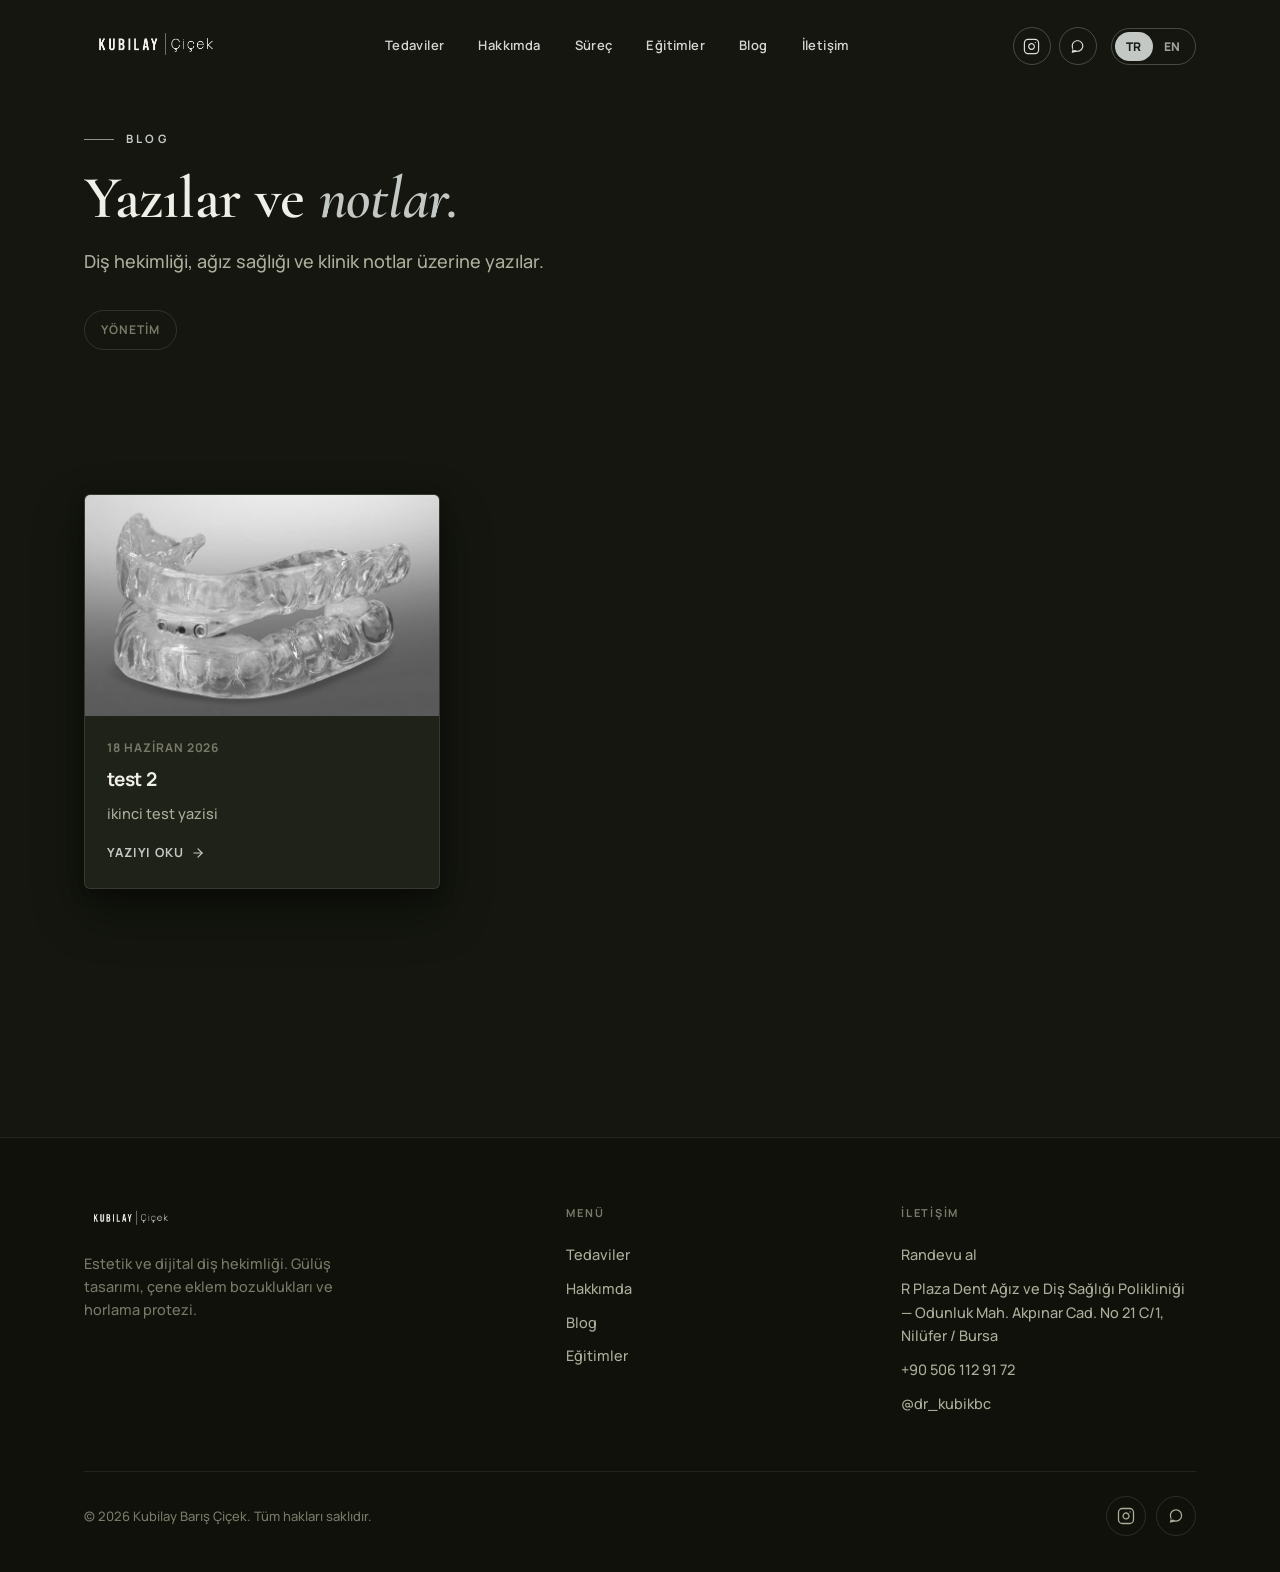
==== commit 7b38f83f: "Add asset version tags to bust stale browser cache (fixes unstyled FAQ) Co-Authored-By: Claude Opus " ====
--- a/blog.html
+++ b/blog.html
@@ -5,7 +5,7 @@
 <meta name="viewport" content="width=device-width, initial-scale=1.0" />
 <title>Blog — Kubilay Barış Çiçek</title>
 <meta name="description" content="Kubilay Barış Çiçek — diş hekimliği, ağız sağlığı ve klinik notlar üzerine yazılar." />
-<link rel="stylesheet" href="styles.css" />
+<link rel="stylesheet" href="styles.css?v=2" />
 <style>
 /* ---- blog-specific ---- */
 .blog-head { padding-top: 120px; }
@@ -192,7 +192,7 @@
   </div>
 </div>
 
-<script src="i18n.js"></script>
-<script src="blog.js"></script>
+<script src="i18n.js?v=2"></script>
+<script src="blog.js?v=2"></script>
 </body>
 </html>
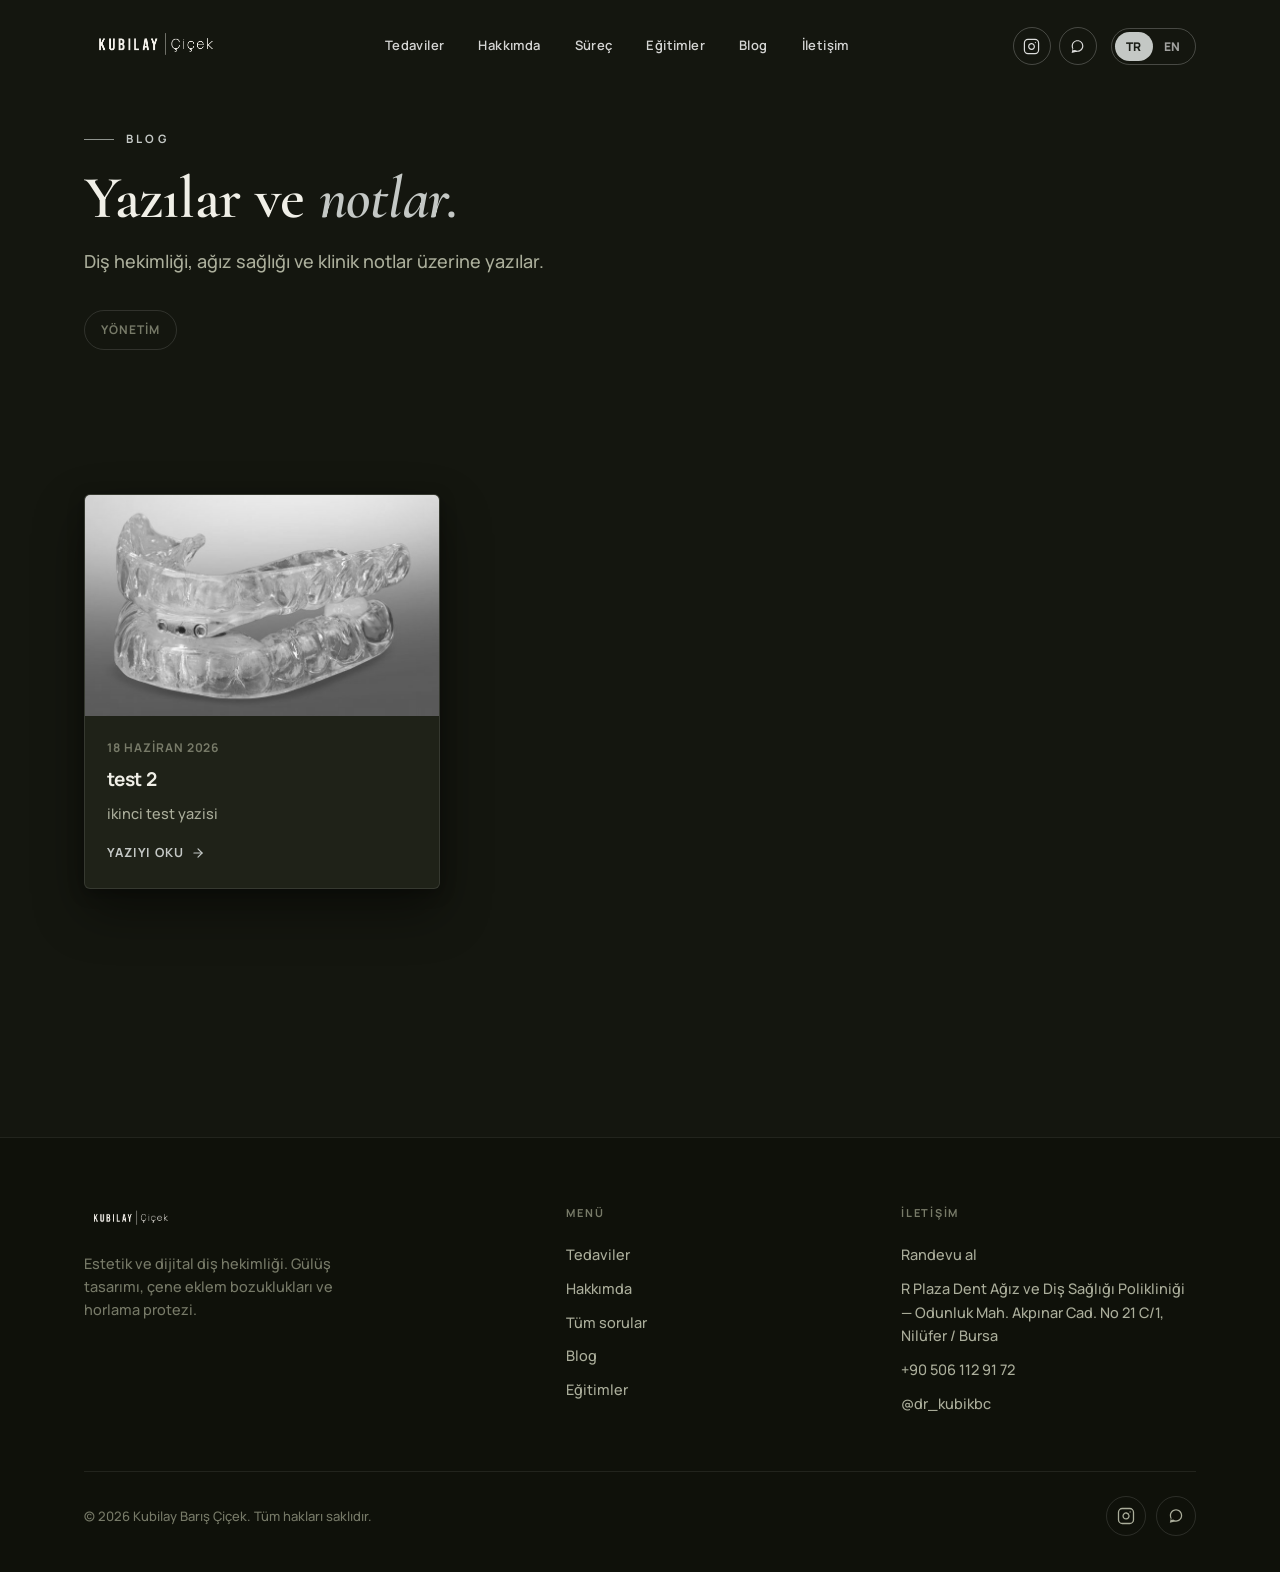
==== commit 0bd8e4a3: "Add dedicated FAQ page (sss.html) for SEO/AEO Bilingual, 20 informational Q&As in 5 groups (smile de" ====
--- a/blog.html
+++ b/blog.html
@@ -159,6 +159,7 @@
         <h5 data-i18n="footer.menu">Menü</h5>
         <a href="index.html#tedaviler" data-i18n="nav.treatments">Tedaviler</a>
         <a href="index.html#hakkimda" data-i18n="nav.about">Hakkımda</a>
+        <a href="sss.html" data-i18n="faq.all">Tüm sorular</a>
         <a href="blog.html" data-i18n="nav.blog">Blog</a>
         <a href="index.html#egitimler" data-i18n="nav.courses">Eğitimler</a>
       </div>
--- a/styles.css
+++ b/styles.css
@@ -393,5 +393,9 @@
 .faq-item[open] .faq-chev { transform: rotate(180deg); }
 .faq-a { padding: 0 4px 24px; }
 .faq-a p { color: var(--fg-2); font-size: 16px; line-height: 1.7; max-width: 70ch; }
+.faq-more { text-align: center; margin-top: 36px; }
+.faq-more-link { display: inline-flex; align-items: center; gap: 9px; font-size: 13px; font-weight: 700; letter-spacing: .1em; text-transform: uppercase; color: var(--accent); padding: 10px 4px; transition: gap .2s var(--ease); }
+.faq-more-link svg { width: 16px; height: 16px; }
+.faq-more-link:hover { gap: 14px; }
 
 [hidden] { display: none !important; }
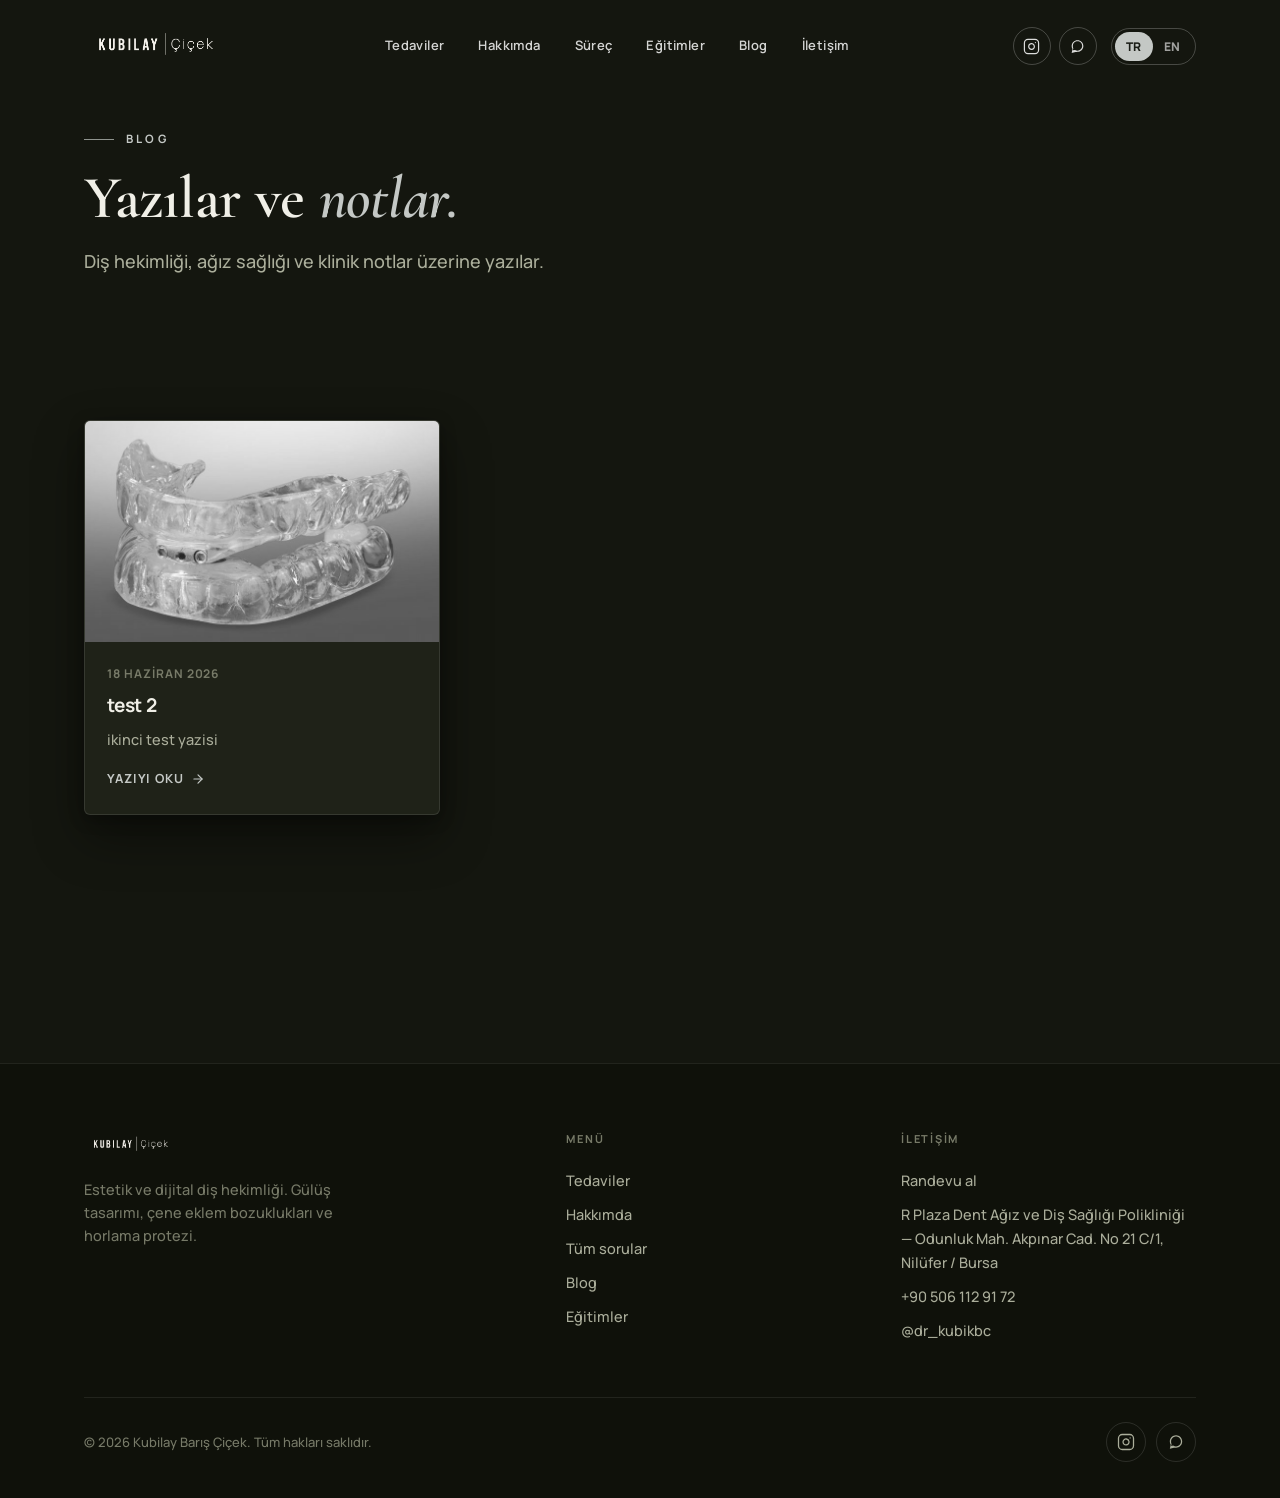
==== commit 0829b321: "Remove public 'Yönetim' button from blog page Editing happens at app.pagescms.org; no public admin l" ====
--- a/blog.html
+++ b/blog.html
@@ -128,11 +128,6 @@
     <div class="kicker line" data-i18n="blog.eyebrow">Blog</div>
     <h1 class="serif" data-i18n-html="blog.title">Yazılar ve <em>notlar.</em></h1>
     <p data-i18n="blog.sub">Diş hekimliği, ağız sağlığı ve klinik notlar üzerine yazılar.</p>
-    <div class="blog-toolbar">
-      <div class="left">
-        <a class="admin-toggle" href="https://app.pagescms.org" target="_blank" rel="noopener" data-i18n="blog.manage">Yönetim</a>
-      </div>
-    </div>
   </div>
 </section>
 
